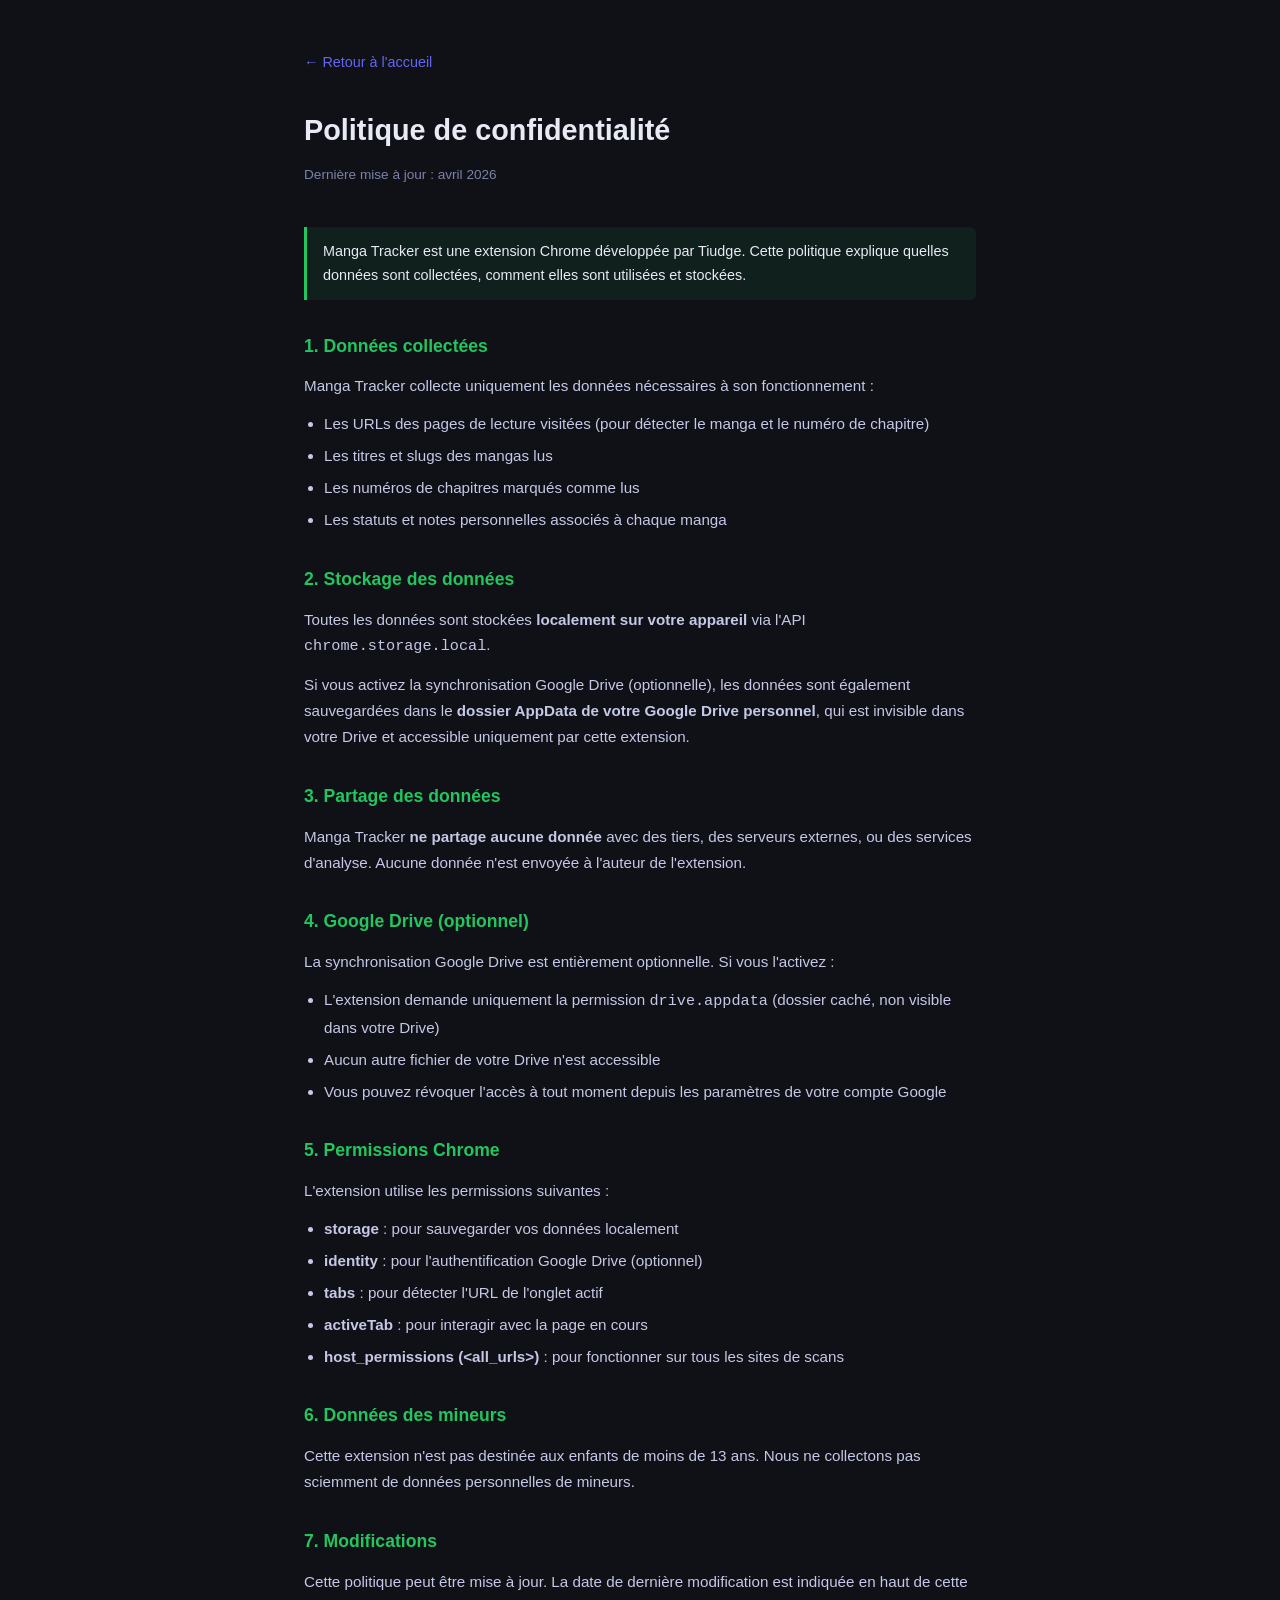
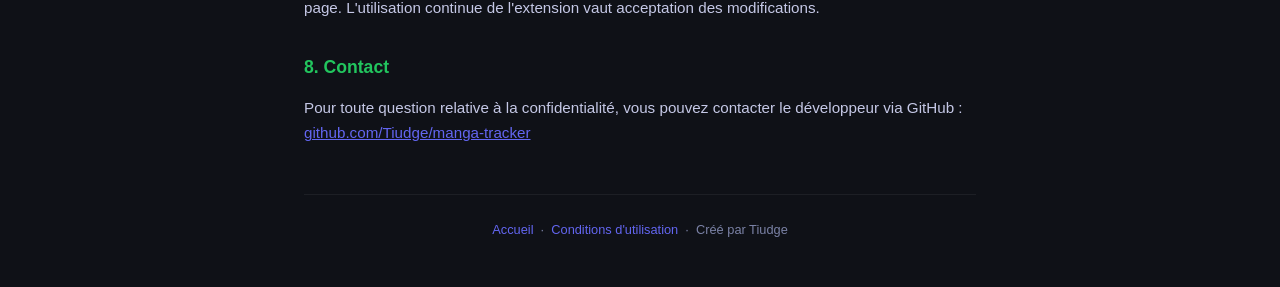
==== privacy.html @ e90fde08 "site" ====
<!DOCTYPE html>
<html lang="fr">
<head>
  <meta charset="UTF-8">
  <meta name="viewport" content="width=device-width, initial-scale=1.0">
  <title>Politique de confidentialité — Manga Tracker</title>
  <style>
    * { box-sizing: border-box; margin: 0; padding: 0; }
    body {
      font-family: -apple-system, BlinkMacSystemFont, 'Segoe UI', sans-serif;
      background: #0f1117;
      color: #e8eaf6;
      line-height: 1.7;
    }
    .container { max-width: 720px; margin: 0 auto; padding: 48px 24px; }
    .back { color: #6366f1; text-decoration: none; font-size: 0.9rem; display: inline-block; margin-bottom: 32px; }
    .back:hover { text-decoration: underline; }
    h1 { font-size: 1.8rem; font-weight: 700; margin-bottom: 8px; }
    .date { color: #7b82a6; font-size: 0.85rem; margin-bottom: 40px; }
    h2 { font-size: 1.1rem; font-weight: 600; color: #22c55e; margin: 32px 0 12px; }
    p { color: #c5c8e6; margin-bottom: 12px; font-size: 0.95rem; }
    ul { color: #c5c8e6; margin: 8px 0 12px 20px; font-size: 0.95rem; }
    li { margin-bottom: 6px; }
    .highlight {
      background: rgba(34,197,94,0.08);
      border-left: 3px solid #22c55e;
      padding: 12px 16px;
      border-radius: 0 6px 6px 0;
      margin: 16px 0;
      font-size: 0.9rem;
      color: #e8eaf6;
    }
    footer { margin-top: 48px; padding-top: 24px; border-top: 1px solid rgba(255,255,255,0.06); color: #7b82a6; font-size: 0.8rem; text-align: center; }
    footer a { color: #6366f1; text-decoration: none; }
  </style>
</head>
<body>
  <div class="container">
    <a href="index.html" class="back">← Retour à l'accueil</a>

    <h1>Politique de confidentialité</h1>
    <p class="date">Dernière mise à jour : avril 2026</p>

    <div class="highlight">
      Manga Tracker est une extension Chrome développée par Tiudge. Cette politique explique quelles données sont collectées, comment elles sont utilisées et stockées.
    </div>

    <h2>1. Données collectées</h2>
    <p>Manga Tracker collecte uniquement les données nécessaires à son fonctionnement :</p>
    <ul>
      <li>Les URLs des pages de lecture visitées (pour détecter le manga et le numéro de chapitre)</li>
      <li>Les titres et slugs des mangas lus</li>
      <li>Les numéros de chapitres marqués comme lus</li>
      <li>Les statuts et notes personnelles associés à chaque manga</li>
    </ul>

    <h2>2. Stockage des données</h2>
    <p>Toutes les données sont stockées <strong>localement sur votre appareil</strong> via l'API <code>chrome.storage.local</code>.</p>
    <p>Si vous activez la synchronisation Google Drive (optionnelle), les données sont également sauvegardées dans le <strong>dossier AppData de votre Google Drive personnel</strong>, qui est invisible dans votre Drive et accessible uniquement par cette extension.</p>

    <h2>3. Partage des données</h2>
    <p>Manga Tracker <strong>ne partage aucune donnée</strong> avec des tiers, des serveurs externes, ou des services d'analyse. Aucune donnée n'est envoyée à l'auteur de l'extension.</p>

    <h2>4. Google Drive (optionnel)</h2>
    <p>La synchronisation Google Drive est entièrement optionnelle. Si vous l'activez :</p>
    <ul>
      <li>L'extension demande uniquement la permission <code>drive.appdata</code> (dossier caché, non visible dans votre Drive)</li>
      <li>Aucun autre fichier de votre Drive n'est accessible</li>
      <li>Vous pouvez révoquer l'accès à tout moment depuis les paramètres de votre compte Google</li>
    </ul>

    <h2>5. Permissions Chrome</h2>
    <p>L'extension utilise les permissions suivantes :</p>
    <ul>
      <li><strong>storage</strong> : pour sauvegarder vos données localement</li>
      <li><strong>identity</strong> : pour l'authentification Google Drive (optionnel)</li>
      <li><strong>tabs</strong> : pour détecter l'URL de l'onglet actif</li>
      <li><strong>activeTab</strong> : pour interagir avec la page en cours</li>
      <li><strong>host_permissions (&lt;all_urls&gt;)</strong> : pour fonctionner sur tous les sites de scans</li>
    </ul>

    <h2>6. Données des mineurs</h2>
    <p>Cette extension n'est pas destinée aux enfants de moins de 13 ans. Nous ne collectons pas sciemment de données personnelles de mineurs.</p>

    <h2>7. Modifications</h2>
    <p>Cette politique peut être mise à jour. La date de dernière modification est indiquée en haut de cette page. L'utilisation continue de l'extension vaut acceptation des modifications.</p>

    <h2>8. Contact</h2>
    <p>Pour toute question relative à la confidentialité, vous pouvez contacter le développeur via GitHub : <a href="https://github.com/Tiudge/manga-tracker" style="color:#6366f1">github.com/Tiudge/manga-tracker</a></p>

    <footer>
      <a href="index.html">Accueil</a> &nbsp;·&nbsp;
      <a href="terms.html">Conditions d'utilisation</a> &nbsp;·&nbsp;
      Créé par Tiudge
    </footer>
  </div>
</body>
</html>
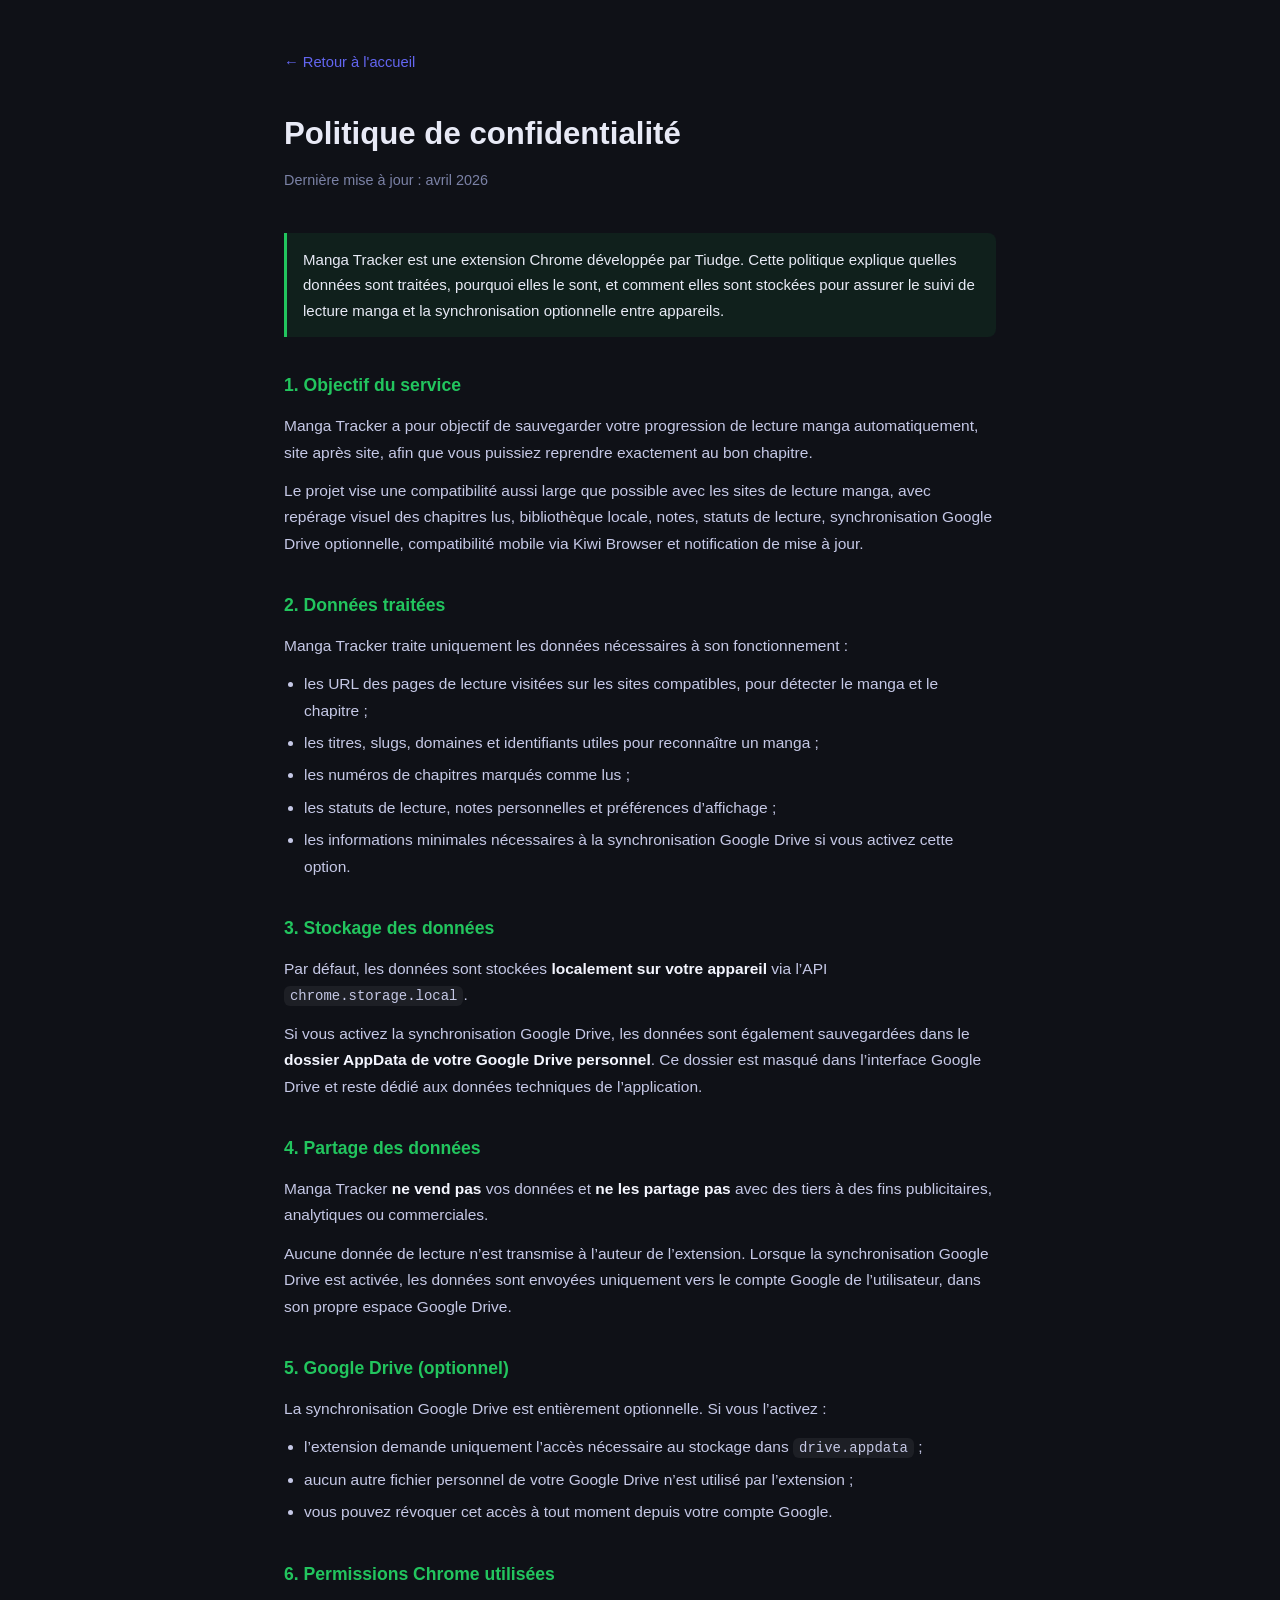
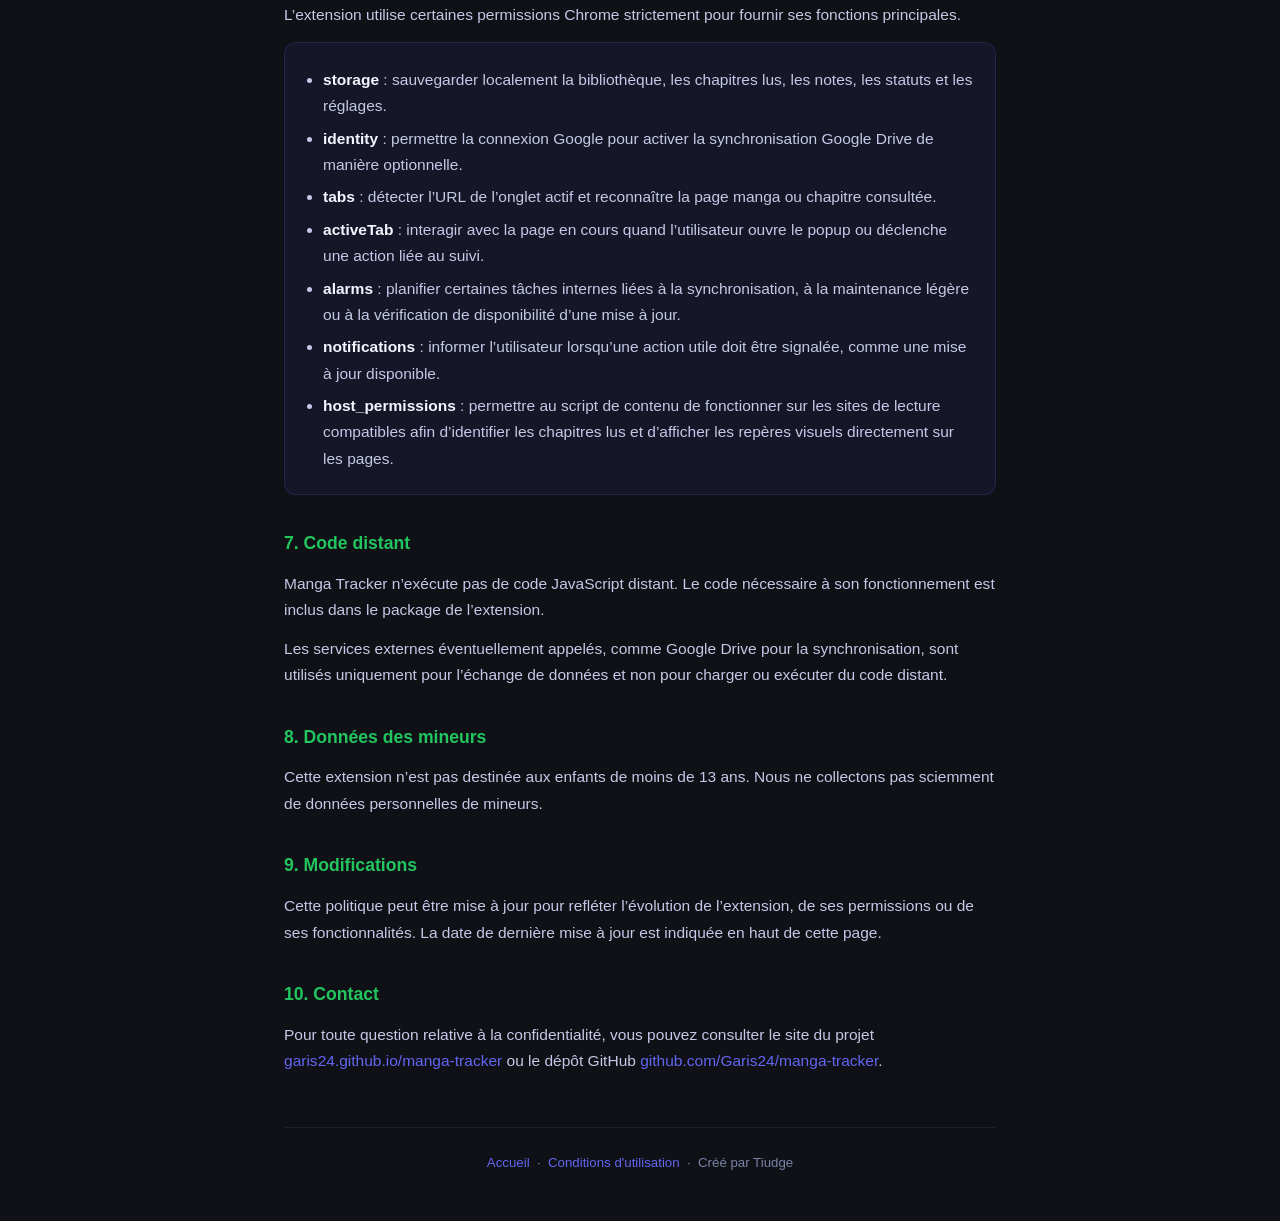
==== commit 3888e768: "Update privacy.html" ====
--- a/privacy.html
+++ b/privacy.html
@@ -4,6 +4,9 @@
   <meta charset="UTF-8">
   <meta name="viewport" content="width=device-width, initial-scale=1.0">
   <title>Politique de confidentialité — Manga Tracker</title>
+  <link rel="icon" href="icons/icon.svg" type="image/svg+xml">
+  <link rel="alternate icon" href="icons/icon16.jpg" type="image/jpeg">
+  <link rel="apple-touch-icon" href="icons/icon128.jpg">
   <style>
     * { box-sizing: border-box; margin: 0; padding: 0; }
     body {
@@ -12,26 +15,50 @@
       color: #e8eaf6;
       line-height: 1.7;
     }
-    .container { max-width: 720px; margin: 0 auto; padding: 48px 24px; }
-    .back { color: #6366f1; text-decoration: none; font-size: 0.9rem; display: inline-block; margin-bottom: 32px; }
+    .container { max-width: 760px; margin: 0 auto; padding: 48px 24px; }
+    .back { color: #6366f1; text-decoration: none; font-size: 0.92rem; display: inline-block; margin-bottom: 32px; }
     .back:hover { text-decoration: underline; }
-    h1 { font-size: 1.8rem; font-weight: 700; margin-bottom: 8px; }
-    .date { color: #7b82a6; font-size: 0.85rem; margin-bottom: 40px; }
-    h2 { font-size: 1.1rem; font-weight: 600; color: #22c55e; margin: 32px 0 12px; }
-    p { color: #c5c8e6; margin-bottom: 12px; font-size: 0.95rem; }
-    ul { color: #c5c8e6; margin: 8px 0 12px 20px; font-size: 0.95rem; }
+    h1 { font-size: 1.95rem; font-weight: 700; margin-bottom: 8px; }
+    .date { color: #7b82a6; font-size: 0.9rem; margin-bottom: 40px; }
+    h2 { font-size: 1.1rem; font-weight: 600; color: #22c55e; margin: 34px 0 12px; }
+    p { color: #c5c8e6; margin-bottom: 12px; font-size: 0.97rem; }
+    ul { color: #c5c8e6; margin: 8px 0 12px 20px; font-size: 0.97rem; }
     li { margin-bottom: 6px; }
+    strong { color: #f4f6ff; }
+    code {
+      background: rgba(255,255,255,0.06);
+      padding: 2px 6px;
+      border-radius: 6px;
+      font-family: ui-monospace, SFMono-Regular, Menlo, monospace;
+      font-size: 0.9em;
+    }
     .highlight {
       background: rgba(34,197,94,0.08);
       border-left: 3px solid #22c55e;
-      padding: 12px 16px;
-      border-radius: 0 6px 6px 0;
-      margin: 16px 0;
-      font-size: 0.9rem;
+      padding: 14px 16px;
+      border-radius: 0 8px 8px 0;
+      margin: 16px 0 22px;
+      font-size: 0.94rem;
       color: #e8eaf6;
     }
-    footer { margin-top: 48px; padding-top: 24px; border-top: 1px solid rgba(255,255,255,0.06); color: #7b82a6; font-size: 0.8rem; text-align: center; }
-    footer a { color: #6366f1; text-decoration: none; }
+    .permissions {
+      background: rgba(99,102,241,0.08);
+      border: 1px solid rgba(99,102,241,0.16);
+      border-radius: 12px;
+      padding: 16px 18px;
+      margin-top: 14px;
+    }
+    .permissions ul { margin-bottom: 0; }
+    footer {
+      margin-top: 52px;
+      padding-top: 24px;
+      border-top: 1px solid rgba(255,255,255,0.06);
+      color: #7b82a6;
+      font-size: 0.83rem;
+      text-align: center;
+    }
+    footer a, a.inline-link { color: #6366f1; text-decoration: none; }
+    footer a:hover, a.inline-link:hover { text-decoration: underline; }
   </style>
 </head>
 <body>
@@ -42,51 +69,65 @@
     <p class="date">Dernière mise à jour : avril 2026</p>
 
     <div class="highlight">
-      Manga Tracker est une extension Chrome développée par Tiudge. Cette politique explique quelles données sont collectées, comment elles sont utilisées et stockées.
+      Manga Tracker est une extension Chrome développée par Tiudge. Cette politique explique quelles données sont traitées, pourquoi elles le sont, et comment elles sont stockées pour assurer le suivi de lecture manga et la synchronisation optionnelle entre appareils.
     </div>
 
-    <h2>1. Données collectées</h2>
-    <p>Manga Tracker collecte uniquement les données nécessaires à son fonctionnement :</p>
+    <h2>1. Objectif du service</h2>
+    <p>Manga Tracker a pour objectif de sauvegarder votre progression de lecture manga automatiquement, site après site, afin que vous puissiez reprendre exactement au bon chapitre.</p>
+    <p>Le projet vise une compatibilité aussi large que possible avec les sites de lecture manga, avec repérage visuel des chapitres lus, bibliothèque locale, notes, statuts de lecture, synchronisation Google Drive optionnelle, compatibilité mobile via Kiwi Browser et notification de mise à jour.</p>
+
+    <h2>2. Données traitées</h2>
+    <p>Manga Tracker traite uniquement les données nécessaires à son fonctionnement :</p>
     <ul>
-      <li>Les URLs des pages de lecture visitées (pour détecter le manga et le numéro de chapitre)</li>
-      <li>Les titres et slugs des mangas lus</li>
-      <li>Les numéros de chapitres marqués comme lus</li>
-      <li>Les statuts et notes personnelles associés à chaque manga</li>
+      <li>les URL des pages de lecture visitées sur les sites compatibles, pour détecter le manga et le chapitre ;</li>
+      <li>les titres, slugs, domaines et identifiants utiles pour reconnaître un manga ;</li>
+      <li>les numéros de chapitres marqués comme lus ;</li>
+      <li>les statuts de lecture, notes personnelles et préférences d’affichage ;</li>
+      <li>les informations minimales nécessaires à la synchronisation Google Drive si vous activez cette option.</li>
     </ul>
 
-    <h2>2. Stockage des données</h2>
-    <p>Toutes les données sont stockées <strong>localement sur votre appareil</strong> via l'API <code>chrome.storage.local</code>.</p>
-    <p>Si vous activez la synchronisation Google Drive (optionnelle), les données sont également sauvegardées dans le <strong>dossier AppData de votre Google Drive personnel</strong>, qui est invisible dans votre Drive et accessible uniquement par cette extension.</p>
+    <h2>3. Stockage des données</h2>
+    <p>Par défaut, les données sont stockées <strong>localement sur votre appareil</strong> via l’API <code>chrome.storage.local</code>.</p>
+    <p>Si vous activez la synchronisation Google Drive, les données sont également sauvegardées dans le <strong>dossier AppData de votre Google Drive personnel</strong>. Ce dossier est masqué dans l’interface Google Drive et reste dédié aux données techniques de l’application.</p>
 
-    <h2>3. Partage des données</h2>
-    <p>Manga Tracker <strong>ne partage aucune donnée</strong> avec des tiers, des serveurs externes, ou des services d'analyse. Aucune donnée n'est envoyée à l'auteur de l'extension.</p>
+    <h2>4. Partage des données</h2>
+    <p>Manga Tracker <strong>ne vend pas</strong> vos données et <strong>ne les partage pas</strong> avec des tiers à des fins publicitaires, analytiques ou commerciales.</p>
+    <p>Aucune donnée de lecture n’est transmise à l’auteur de l’extension. Lorsque la synchronisation Google Drive est activée, les données sont envoyées uniquement vers le compte Google de l’utilisateur, dans son propre espace Google Drive.</p>
 
-    <h2>4. Google Drive (optionnel)</h2>
-    <p>La synchronisation Google Drive est entièrement optionnelle. Si vous l'activez :</p>
+    <h2>5. Google Drive (optionnel)</h2>
+    <p>La synchronisation Google Drive est entièrement optionnelle. Si vous l’activez :</p>
     <ul>
-      <li>L'extension demande uniquement la permission <code>drive.appdata</code> (dossier caché, non visible dans votre Drive)</li>
-      <li>Aucun autre fichier de votre Drive n'est accessible</li>
-      <li>Vous pouvez révoquer l'accès à tout moment depuis les paramètres de votre compte Google</li>
+      <li>l’extension demande uniquement l’accès nécessaire au stockage dans <code>drive.appdata</code> ;</li>
+      <li>aucun autre fichier personnel de votre Google Drive n’est utilisé par l’extension ;</li>
+      <li>vous pouvez révoquer cet accès à tout moment depuis votre compte Google.</li>
     </ul>
 
-    <h2>5. Permissions Chrome</h2>
-    <p>L'extension utilise les permissions suivantes :</p>
-    <ul>
-      <li><strong>storage</strong> : pour sauvegarder vos données localement</li>
-      <li><strong>identity</strong> : pour l'authentification Google Drive (optionnel)</li>
-      <li><strong>tabs</strong> : pour détecter l'URL de l'onglet actif</li>
-      <li><strong>activeTab</strong> : pour interagir avec la page en cours</li>
-      <li><strong>host_permissions (&lt;all_urls&gt;)</strong> : pour fonctionner sur tous les sites de scans</li>
-    </ul>
+    <h2>6. Permissions Chrome utilisées</h2>
+    <p>L’extension utilise certaines permissions Chrome strictement pour fournir ses fonctions principales.</p>
+    <div class="permissions">
+      <ul>
+        <li><strong>storage</strong> : sauvegarder localement la bibliothèque, les chapitres lus, les notes, les statuts et les réglages.</li>
+        <li><strong>identity</strong> : permettre la connexion Google pour activer la synchronisation Google Drive de manière optionnelle.</li>
+        <li><strong>tabs</strong> : détecter l’URL de l’onglet actif et reconnaître la page manga ou chapitre consultée.</li>
+        <li><strong>activeTab</strong> : interagir avec la page en cours quand l’utilisateur ouvre le popup ou déclenche une action liée au suivi.</li>
+        <li><strong>alarms</strong> : planifier certaines tâches internes liées à la synchronisation, à la maintenance légère ou à la vérification de disponibilité d’une mise à jour.</li>
+        <li><strong>notifications</strong> : informer l’utilisateur lorsqu’une action utile doit être signalée, comme une mise à jour disponible.</li>
+        <li><strong>host_permissions</strong> : permettre au script de contenu de fonctionner sur les sites de lecture compatibles afin d’identifier les chapitres lus et d’afficher les repères visuels directement sur les pages.</li>
+      </ul>
+    </div>
 
-    <h2>6. Données des mineurs</h2>
-    <p>Cette extension n'est pas destinée aux enfants de moins de 13 ans. Nous ne collectons pas sciemment de données personnelles de mineurs.</p>
+    <h2>7. Code distant</h2>
+    <p>Manga Tracker n’exécute pas de code JavaScript distant. Le code nécessaire à son fonctionnement est inclus dans le package de l’extension.</p>
+    <p>Les services externes éventuellement appelés, comme Google Drive pour la synchronisation, sont utilisés uniquement pour l’échange de données et non pour charger ou exécuter du code distant.</p>
 
-    <h2>7. Modifications</h2>
-    <p>Cette politique peut être mise à jour. La date de dernière modification est indiquée en haut de cette page. L'utilisation continue de l'extension vaut acceptation des modifications.</p>
+    <h2>8. Données des mineurs</h2>
+    <p>Cette extension n’est pas destinée aux enfants de moins de 13 ans. Nous ne collectons pas sciemment de données personnelles de mineurs.</p>
 
-    <h2>8. Contact</h2>
-    <p>Pour toute question relative à la confidentialité, vous pouvez contacter le développeur via GitHub : <a href="https://github.com/Tiudge/manga-tracker" style="color:#6366f1">github.com/Tiudge/manga-tracker</a></p>
+    <h2>9. Modifications</h2>
+    <p>Cette politique peut être mise à jour pour refléter l’évolution de l’extension, de ses permissions ou de ses fonctionnalités. La date de dernière mise à jour est indiquée en haut de cette page.</p>
+
+    <h2>10. Contact</h2>
+    <p>Pour toute question relative à la confidentialité, vous pouvez consulter le site du projet <a class="inline-link" href="https://garis24.github.io/manga-tracker/" target="_blank" rel="noopener noreferrer">garis24.github.io/manga-tracker</a> ou le dépôt GitHub <a class="inline-link" href="https://github.com/Garis24/manga-tracker" target="_blank" rel="noopener noreferrer">github.com/Garis24/manga-tracker</a>.</p>
 
     <footer>
       <a href="index.html">Accueil</a> &nbsp;·&nbsp;
@@ -95,4 +136,4 @@
     </footer>
   </div>
 </body>
-</html>
+</html>
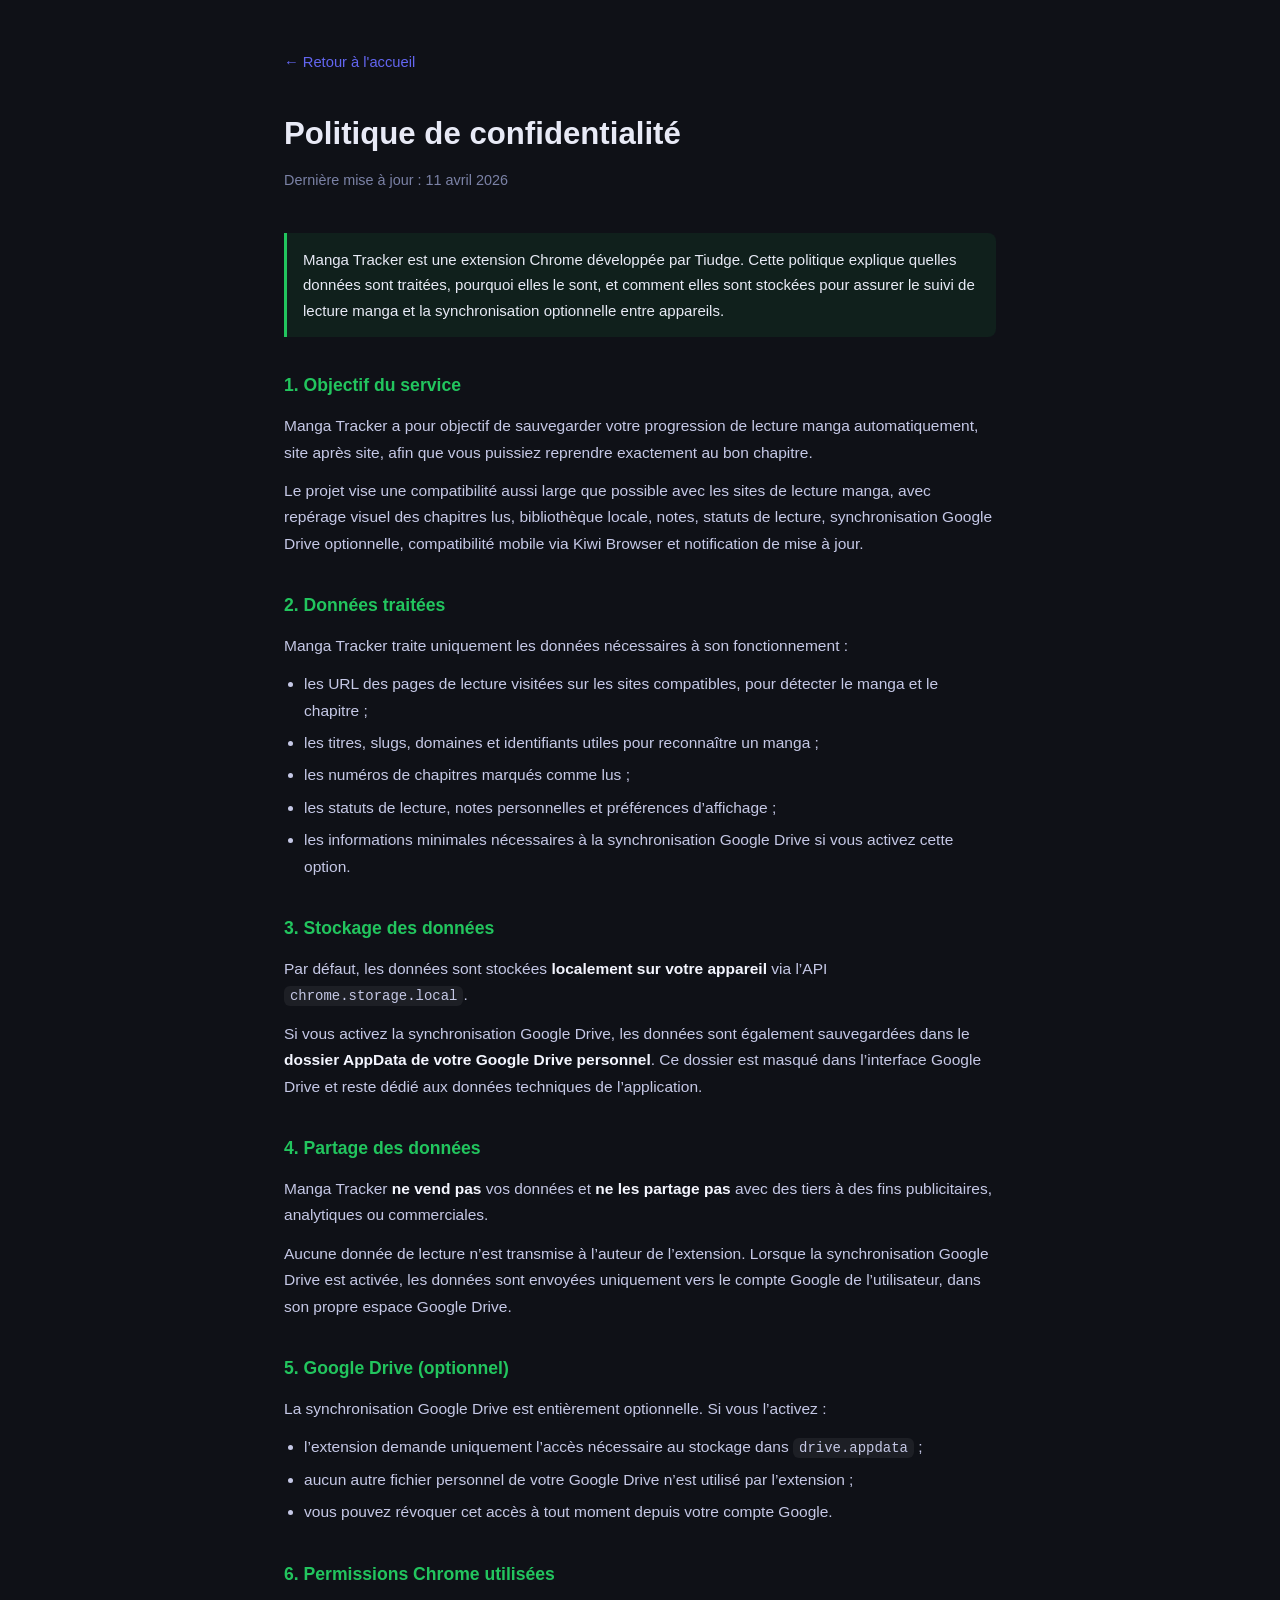
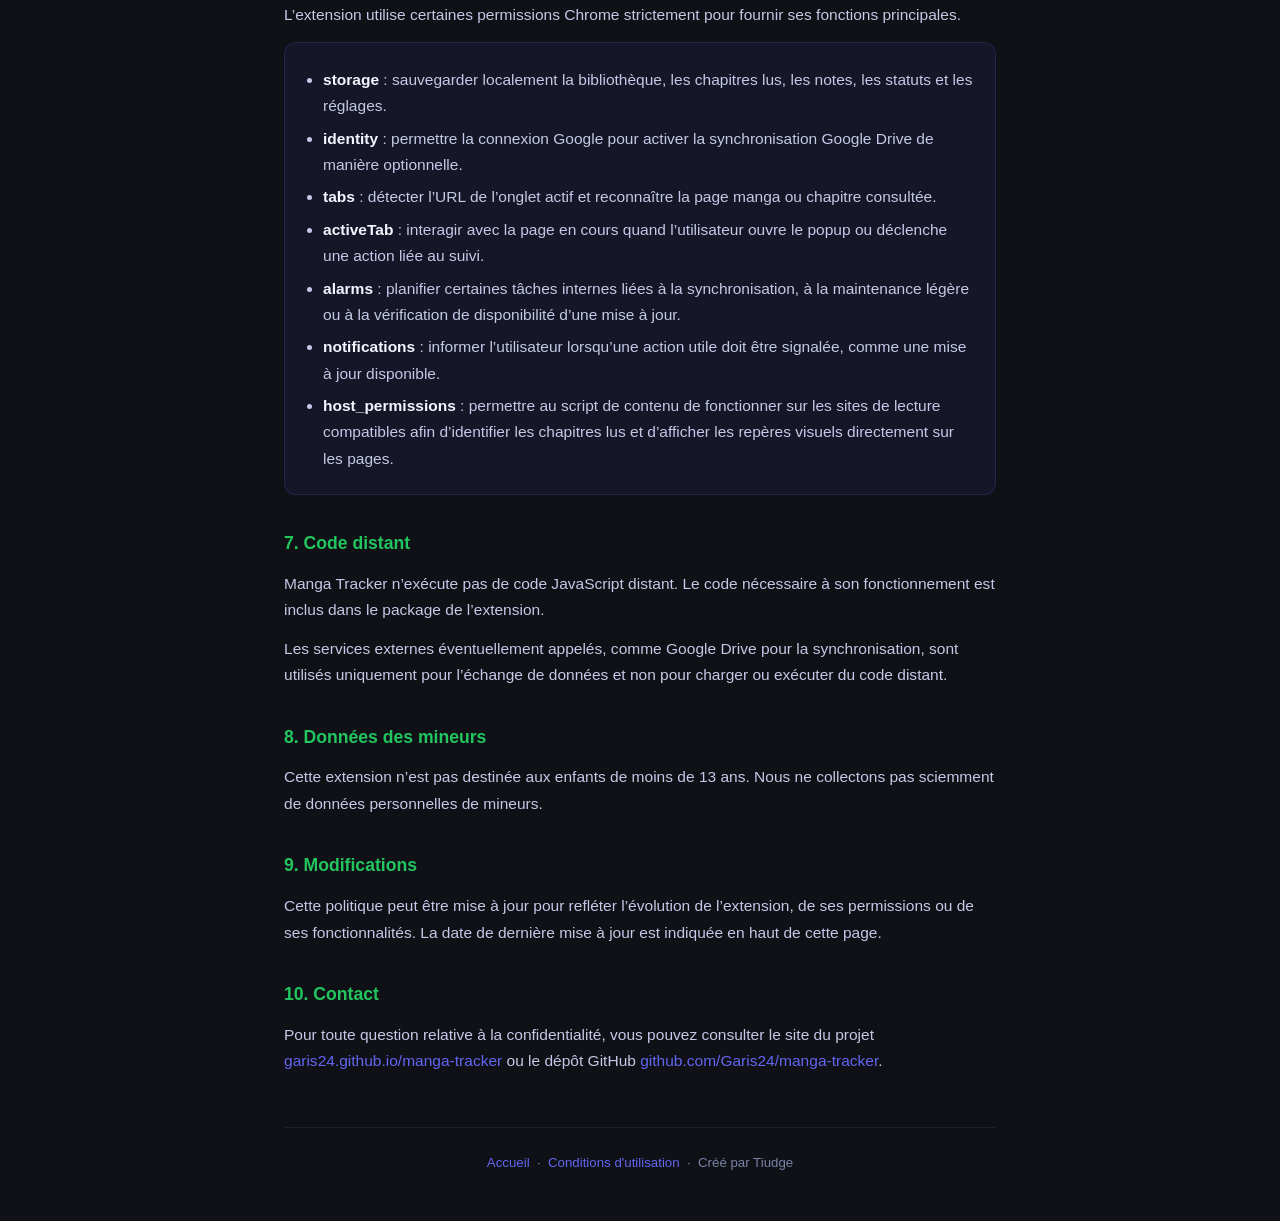
==== commit 94d4f85d: "Update privacy.html" ====
--- a/privacy.html
+++ b/privacy.html
@@ -66,7 +66,7 @@
     <a href="index.html" class="back">← Retour à l'accueil</a>
 
     <h1>Politique de confidentialité</h1>
-    <p class="date">Dernière mise à jour : avril 2026</p>
+    <p class="date">Dernière mise à jour : 11 avril 2026</p>
 
     <div class="highlight">
       Manga Tracker est une extension Chrome développée par Tiudge. Cette politique explique quelles données sont traitées, pourquoi elles le sont, et comment elles sont stockées pour assurer le suivi de lecture manga et la synchronisation optionnelle entre appareils.
